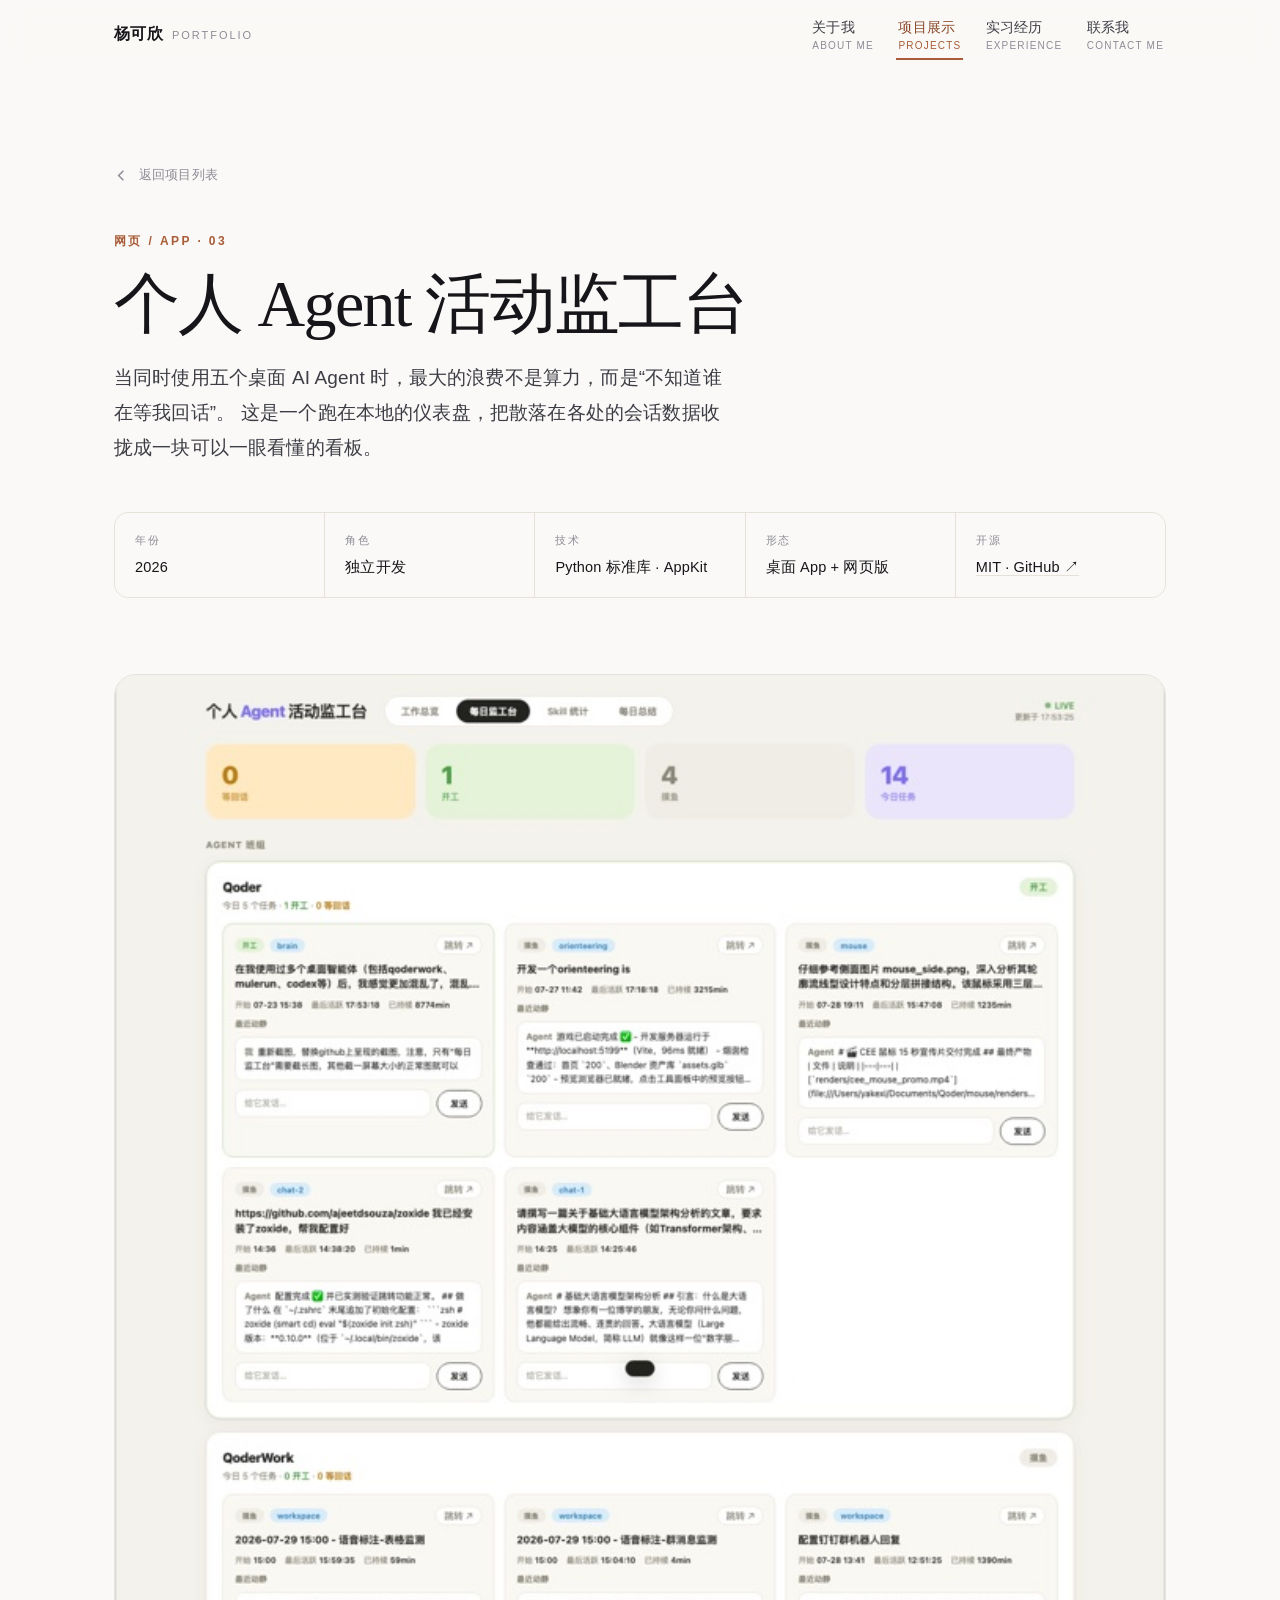
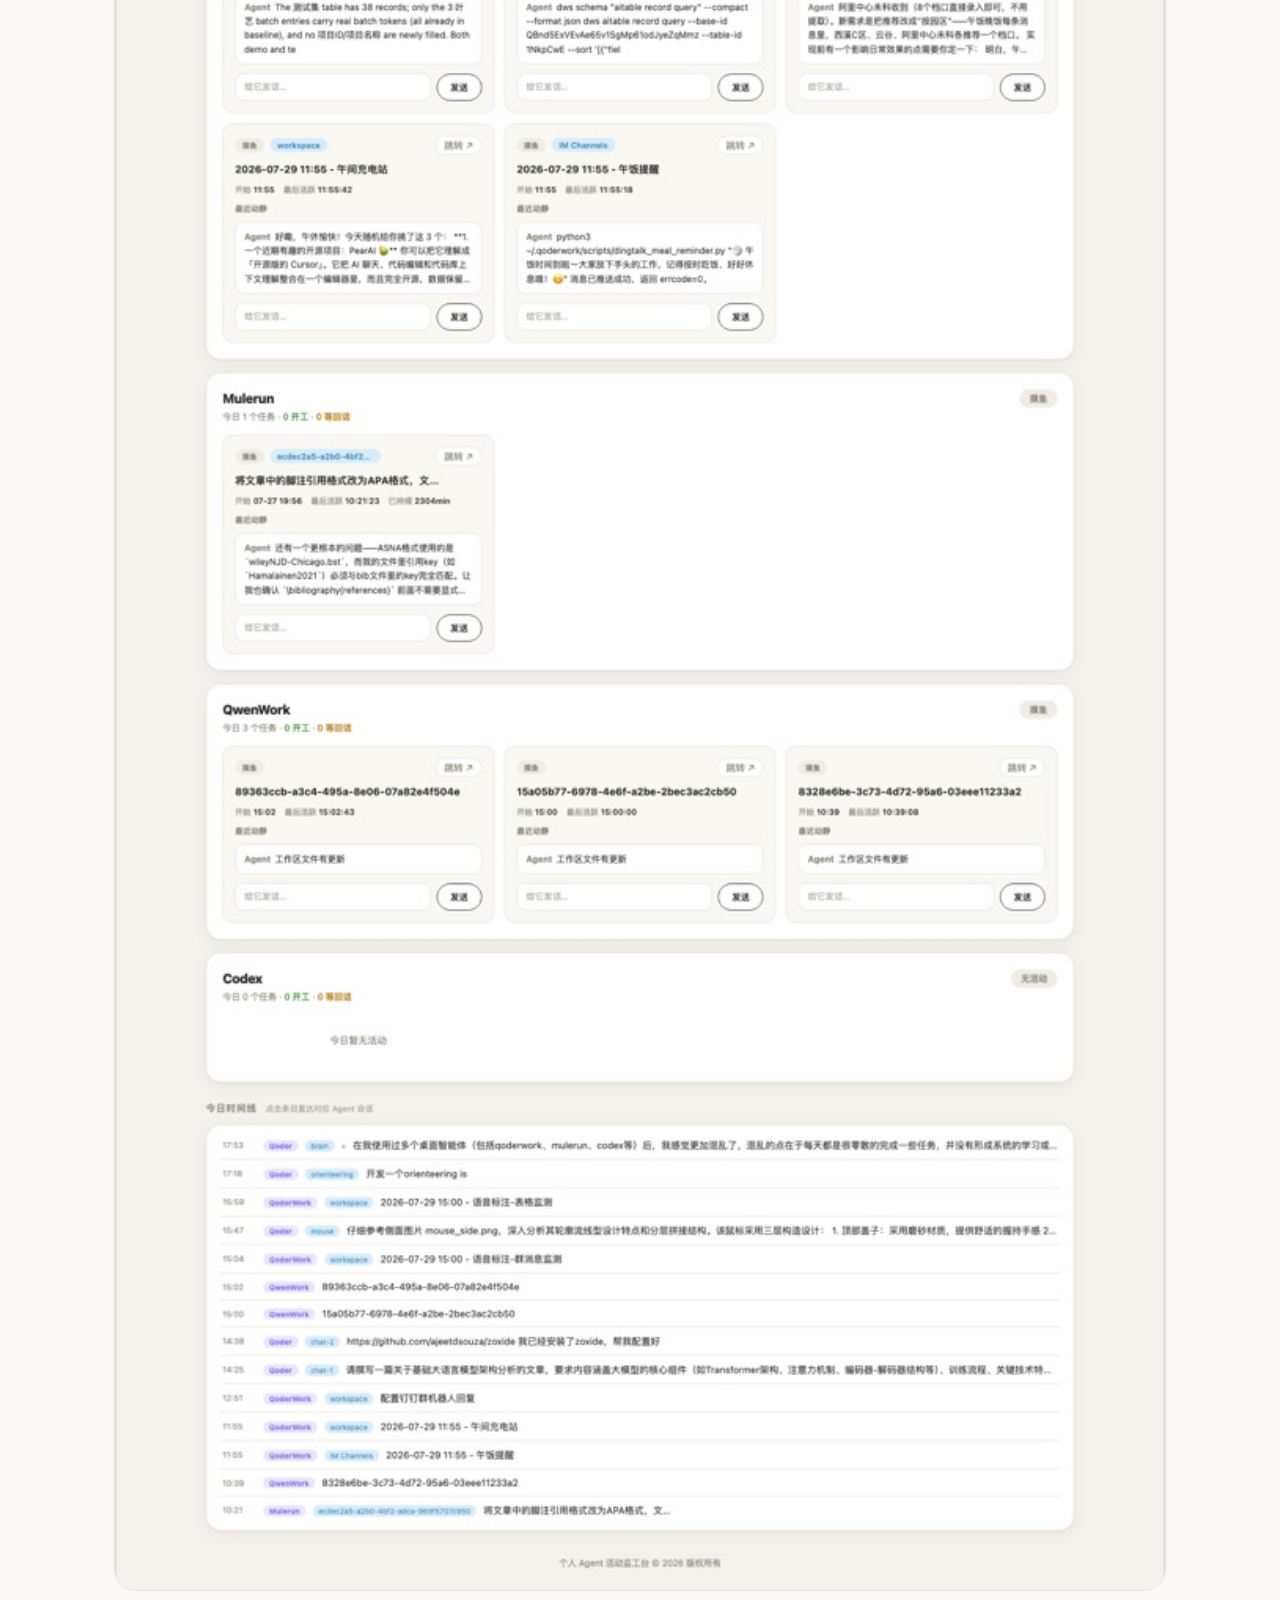
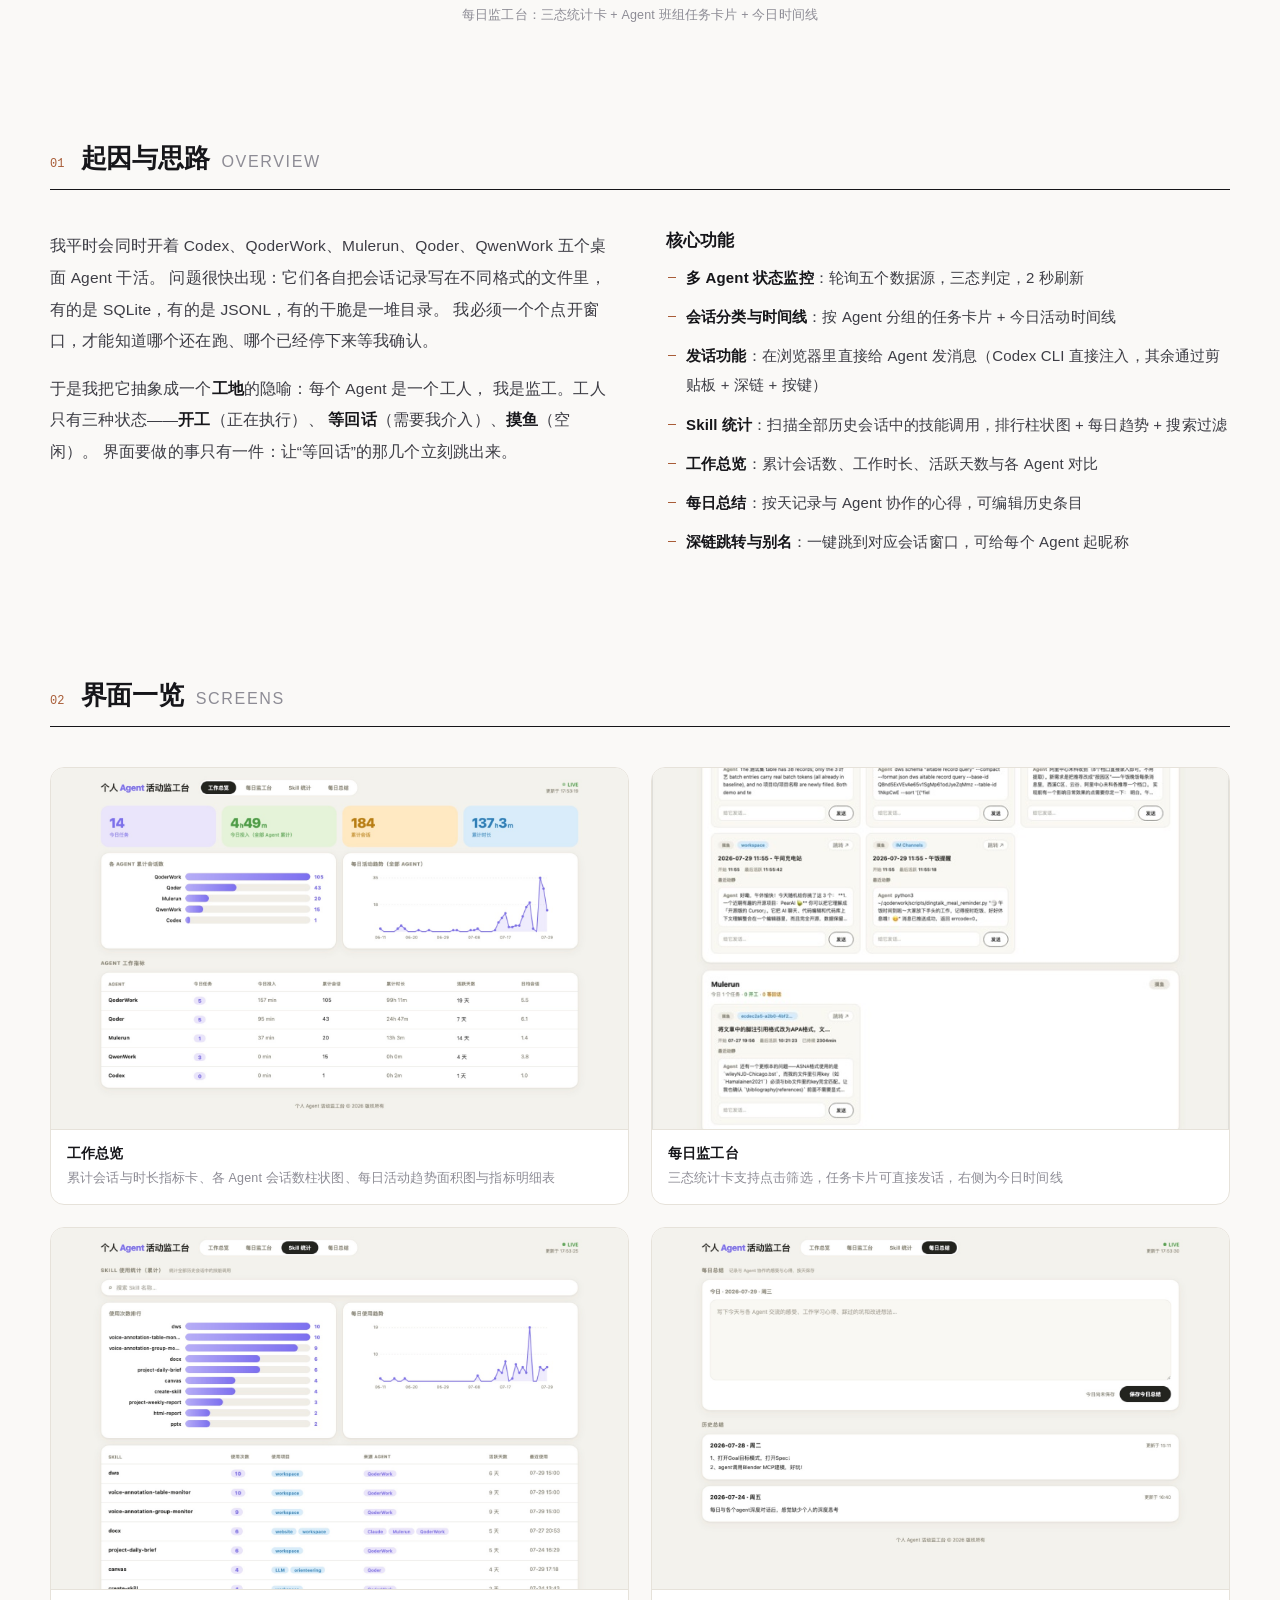
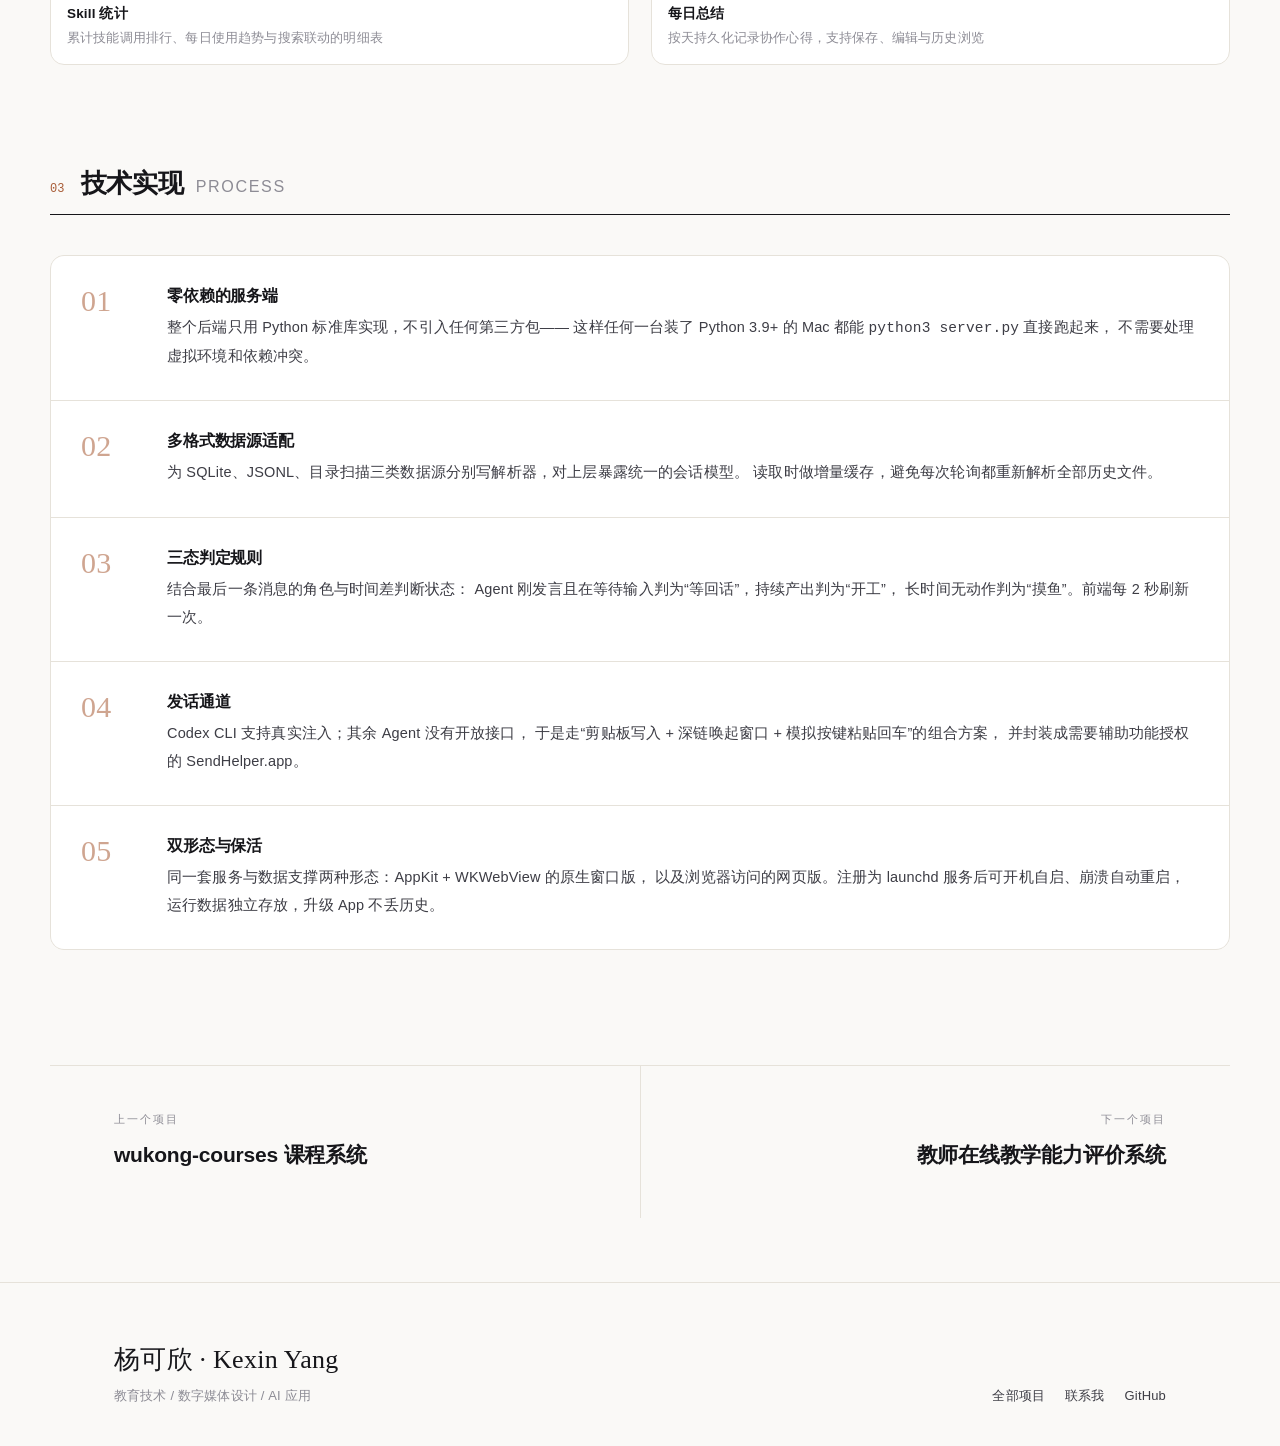
==== projects/agent-foreman.html @ b83f669b "作品集网站：About/Projects/实习经历/Contact 四板块，含滚动动效、响应式与项目详情页" ====
<!DOCTYPE html>
<html lang="zh-CN">
<head>
<meta charset="UTF-8" />
<meta name="viewport" content="width=device-width, initial-scale=1" />
<title>个人 Agent 活动监工台 | 杨可欣作品集</title>
<meta name="description" content="统一监控多个桌面 AI Agent 工作状态的本地仪表盘：三态判定、Skill 统计、每日总结，Python 标准库实现。" />
<meta name="theme-color" content="#faf9f7" />
<link rel="stylesheet" href="../assets/css/style.css" />
<link rel="stylesheet" href="../assets/css/detail.css" />
</head>
<body>

<div class="progress" aria-hidden="true"></div>

<header class="nav">
  <div class="nav__inner">
    <a class="nav__brand" href="../index.html">杨可欣 <small>Portfolio</small></a>
    <nav class="nav__links" aria-label="主导航">
      <a class="nav__link" href="../index.html#about">关于我<small>About me</small></a>
      <a class="nav__link is-active" href="../index.html#projects">项目展示<small>Projects</small></a>
      <a class="nav__link" href="../index.html#experience">实习经历<small>Experience</small></a>
      <a class="nav__link" href="../index.html#contact">联系我<small>Contact me</small></a>
    </nav>
  </div>
</header>

<main>

  <section class="detail-hero">
    <div class="wrap">
      <a class="crumb" href="../index.html#projects">
        <svg viewBox="0 0 16 16"><path d="M10 3L5 8l5 5"/></svg>
        返回项目列表
      </a>

      <p class="detail-hero__cat">网页 / APP · 03</p>
      <h1 class="detail-hero__title mask"><span>个人 Agent 活动监工台</span></h1>
      <p class="detail-hero__sub reveal" style="--d:.12s">
        当同时使用五个桌面 AI Agent 时，最大的浪费不是算力，而是“不知道谁在等我回话”。
        这是一个跑在本地的仪表盘，把散落在各处的会话数据收拢成一块可以一眼看懂的看板。
      </p>

      <dl class="facts reveal" style="--d:.2s">
        <div class="fact"><dt>年份</dt><dd>2026</dd></div>
        <div class="fact"><dt>角色</dt><dd>独立开发</dd></div>
        <div class="fact"><dt>技术</dt><dd>Python 标准库 · AppKit</dd></div>
        <div class="fact"><dt>形态</dt><dd>桌面 App + 网页版</dd></div>
        <div class="fact"><dt>开源</dt><dd><a href="https://github.com/GingerYang19/personal-agent-foreman" target="_blank" rel="noopener">MIT · GitHub ↗</a></dd></div>
      </dl>
    </div>
  </section>

  <section class="wrap">
    <div class="stage zoom-in">
      <img src="../assets/img/af-2.jpg" alt="每日监工台页面：三态统计卡、Agent 班组任务卡片与今日时间线" />
    </div>
    <p class="stage__note reveal">每日监工台：三态统计卡 + Agent 班组任务卡片 + 今日时间线</p>
  </section>

  <!-- 起因 -->
  <section class="chapter wrap">
    <div class="chapter__head reveal">
      <span class="chapter__no">01</span>
      <h2 class="chapter__title">起因与思路<em>Overview</em></h2>
    </div>

    <div class="duo">
      <div class="prose reveal">
        <p>
          我平时会同时开着 Codex、QoderWork、Mulerun、Qoder、QwenWork 五个桌面 Agent 干活。
          问题很快出现：它们各自把会话记录写在不同格式的文件里，
          有的是 SQLite，有的是 JSONL，有的干脆是一堆目录。
          我必须一个个点开窗口，才能知道哪个还在跑、哪个已经停下来等我确认。
        </p>
        <p>
          于是我把它抽象成一个<strong>工地</strong>的隐喻：每个 Agent 是一个工人，
          我是监工。工人只有三种状态——<strong>开工</strong>（正在执行）、
          <strong>等回话</strong>（需要我介入）、<strong>摸鱼</strong>（空闲）。
          界面要做的事只有一件：让“等回话”的那几个立刻跳出来。
        </p>
      </div>
      <div class="prose reveal" style="--d:.1s">
        <h4 style="margin-top:0">核心功能</h4>
        <ul>
          <li><strong>多 Agent 状态监控</strong>：轮询五个数据源，三态判定，2 秒刷新</li>
          <li><strong>会话分类与时间线</strong>：按 Agent 分组的任务卡片 + 今日活动时间线</li>
          <li><strong>发话功能</strong>：在浏览器里直接给 Agent 发消息（Codex CLI 直接注入，其余通过剪贴板 + 深链 + 按键）</li>
          <li><strong>Skill 统计</strong>：扫描全部历史会话中的技能调用，排行柱状图 + 每日趋势 + 搜索过滤</li>
          <li><strong>工作总览</strong>：累计会话数、工作时长、活跃天数与各 Agent 对比</li>
          <li><strong>每日总结</strong>：按天记录与 Agent 协作的心得，可编辑历史条目</li>
          <li><strong>深链跳转与别名</strong>：一键跳到对应会话窗口，可给每个 Agent 起昵称</li>
        </ul>
      </div>
    </div>
  </section>

  <!-- 界面 -->
  <section class="chapter wrap">
    <div class="chapter__head reveal">
      <span class="chapter__no">02</span>
      <h2 class="chapter__title">界面一览<em>Screens</em></h2>
    </div>

    <div class="gallery gallery--wide" data-lightbox data-stagger="0.08">
      <figure class="shot reveal">
        <img src="../assets/img/af-1.jpg" alt="工作总览页面" loading="lazy" />
        <figcaption><b>工作总览</b>累计会话与时长指标卡、各 Agent 会话数柱状图、每日活动趋势面积图与指标明细表</figcaption>
      </figure>
      <figure class="shot reveal">
        <img src="../assets/img/af-2.jpg" alt="每日监工台页面" loading="lazy" />
        <figcaption><b>每日监工台</b>三态统计卡支持点击筛选，任务卡片可直接发话，右侧为今日时间线</figcaption>
      </figure>
      <figure class="shot reveal">
        <img src="../assets/img/af-3.jpg" alt="Skill 统计页面" loading="lazy" />
        <figcaption><b>Skill 统计</b>累计技能调用排行、每日使用趋势与搜索联动的明细表</figcaption>
      </figure>
      <figure class="shot reveal">
        <img src="../assets/img/af-4.jpg" alt="每日总结页面" loading="lazy" />
        <figcaption><b>每日总结</b>按天持久化记录协作心得，支持保存、编辑与历史浏览</figcaption>
      </figure>
    </div>
  </section>

  <!-- 技术实现 -->
  <section class="chapter wrap">
    <div class="chapter__head reveal">
      <span class="chapter__no">03</span>
      <h2 class="chapter__title">技术实现<em>Process</em></h2>
    </div>

    <div class="steps" data-stagger="0.08">
      <div class="step reveal">
        <div class="step__no">01</div>
        <div>
          <h4>零依赖的服务端</h4>
          <p>
            整个后端只用 Python 标准库实现，不引入任何第三方包——
            这样任何一台装了 Python 3.9+ 的 Mac 都能 <code>python3 server.py</code> 直接跑起来，
            不需要处理虚拟环境和依赖冲突。
          </p>
        </div>
      </div>
      <div class="step reveal">
        <div class="step__no">02</div>
        <div>
          <h4>多格式数据源适配</h4>
          <p>
            为 SQLite、JSONL、目录扫描三类数据源分别写解析器，对上层暴露统一的会话模型。
            读取时做增量缓存，避免每次轮询都重新解析全部历史文件。
          </p>
        </div>
      </div>
      <div class="step reveal">
        <div class="step__no">03</div>
        <div>
          <h4>三态判定规则</h4>
          <p>
            结合最后一条消息的角色与时间差判断状态：
            Agent 刚发言且在等待输入判为“等回话”，持续产出判为“开工”，
            长时间无动作判为“摸鱼”。前端每 2 秒刷新一次。
          </p>
        </div>
      </div>
      <div class="step reveal">
        <div class="step__no">04</div>
        <div>
          <h4>发话通道</h4>
          <p>
            Codex CLI 支持真实注入；其余 Agent 没有开放接口，
            于是走“剪贴板写入 + 深链唤起窗口 + 模拟按键粘贴回车”的组合方案，
            并封装成需要辅助功能授权的 SendHelper.app。
          </p>
        </div>
      </div>
      <div class="step reveal">
        <div class="step__no">05</div>
        <div>
          <h4>双形态与保活</h4>
          <p>
            同一套服务与数据支撑两种形态：AppKit + WKWebView 的原生窗口版，
            以及浏览器访问的网页版。注册为 launchd 服务后可开机自启、崩溃自动重启，
            运行数据独立存放，升级 App 不丢历史。
          </p>
        </div>
      </div>
    </div>
  </section>

  <nav class="wrap pager" aria-label="项目导航">
    <a href="wukong-courses.html">
      <span>上一个项目</span>
      <b>wukong-courses 课程系统</b>
    </a>
    <a href="teacher-portrait.html">
      <span>下一个项目</span>
      <b>教师在线教学能力评价系统</b>
    </a>
  </nav>

</main>

<footer class="footer">
  <div class="wrap footer__inner">
    <div>
      <div class="footer__name">杨可欣 · Kexin Yang</div>
      <div class="footer__meta">教育技术 / 数字媒体设计 / AI 应用</div>
    </div>
    <nav class="footer__links" aria-label="页脚导航">
      <a href="../index.html#projects">全部项目</a>
      <a href="../index.html#contact">联系我</a>
      <a href="https://github.com/GingerYang19" target="_blank" rel="noopener">GitHub</a>
    </nav>
  </div>
</footer>

<script src="../assets/js/main.js"></script>
</body>
</html>
---- assets/css/style.css ----
/* ==========================================================================
   杨可欣 · 作品集  —  共用样式（设计变量 / 重置 / 导航 / 页脚 / 滚动动效）
   ========================================================================== */

:root {
  /* 色彩 */
  --bg: #faf9f7;
  --bg-alt: #f3f1ec;
  --surface: #ffffff;
  --ink: #16161a;
  --ink-2: #3d3d45;
  --muted: #8d8c95;
  --line: #e6e2da;
  --line-soft: rgba(22, 22, 26, 0.07);
  --accent: #a85c37;
  --accent-ink: #8c4a2b;
  --accent-soft: #f4ebe4;

  /* 字体 */
  --sans: -apple-system, BlinkMacSystemFont, "Helvetica Neue", "PingFang SC",
    "Hiragino Sans GB", "Microsoft YaHei", "Segoe UI", sans-serif;
  --serif: "Iowan Old Style", "Songti SC", "Times New Roman", Georgia, serif;
  --mono: "SF Mono", ui-monospace, "JetBrains Mono", Menlo, monospace;

  /* 尺寸 */
  --nav-h: 68px;
  --page: 1180px;
  --gutter: clamp(20px, 5vw, 64px);
  --radius: 14px;
  --radius-lg: 22px;

  /* 动效 */
  --ease: cubic-bezier(0.22, 0.61, 0.36, 1);
  --ease-out: cubic-bezier(0.16, 1, 0.3, 1);
}

*,
*::before,
*::after {
  box-sizing: border-box;
}

html {
  scroll-behavior: smooth;
  scroll-padding-top: var(--nav-h);
  -webkit-text-size-adjust: 100%;
}

body {
  margin: 0;
  background: var(--bg);
  color: var(--ink);
  font-family: var(--sans);
  font-size: 16px;
  line-height: 1.75;
  letter-spacing: 0.01em;
  -webkit-font-smoothing: antialiased;
  overflow-x: hidden;
}

img,
video {
  max-width: 100%;
  display: block;
}

a {
  color: inherit;
  text-decoration: none;
}

h1,
h2,
h3,
h4 {
  margin: 0;
  font-weight: 600;
  line-height: 1.25;
  letter-spacing: -0.01em;
}

p {
  margin: 0 0 1em;
}

ul {
  margin: 0;
  padding: 0;
  list-style: none;
}

::selection {
  background: var(--accent);
  color: #fff;
}

:focus-visible {
  outline: 2px solid var(--accent);
  outline-offset: 3px;
  border-radius: 4px;
}

/* --------------------------------------------------------------- 布局工具 */

.wrap {
  width: 100%;
  max-width: var(--page);
  margin-inline: auto;
  padding-inline: var(--gutter);
}

.eyebrow {
  font-size: 12px;
  letter-spacing: 0.22em;
  text-transform: uppercase;
  color: var(--muted);
  font-weight: 500;
  margin: 0 0 14px;
}

.eyebrow--accent {
  color: var(--accent);
}

.lead {
  font-size: clamp(16px, 1.5vw, 18px);
  color: var(--ink-2);
  line-height: 1.85;
}

.muted {
  color: var(--muted);
}

/* 占位提示：后续可直接替换文字，删除 class 即可 */
.ph {
  color: var(--muted);
  background: linear-gradient(transparent 62%, var(--accent-soft) 62%);
  border-radius: 2px;
}

/* --------------------------------------------------------------- 顶部导航 */

.progress {
  position: fixed;
  inset: 0 auto auto 0;
  height: 2px;
  width: 100%;
  transform: scaleX(0);
  transform-origin: 0 50%;
  background: var(--accent);
  z-index: 100;
  will-change: transform;
}

.nav {
  position: fixed;
  inset: 0 0 auto 0;
  height: var(--nav-h);
  z-index: 90;
  display: flex;
  align-items: center;
  background: rgba(250, 249, 247, 0.72);
  backdrop-filter: saturate(180%) blur(14px);
  -webkit-backdrop-filter: saturate(180%) blur(14px);
  border-bottom: 1px solid transparent;
  transition: border-color 0.4s var(--ease), background 0.4s var(--ease),
    height 0.4s var(--ease);
}

.nav.is-stuck {
  border-bottom-color: var(--line);
  background: rgba(250, 249, 247, 0.88);
}

.nav__inner {
  display: flex;
  align-items: center;
  justify-content: space-between;
  gap: 24px;
  width: 100%;
  max-width: var(--page);
  margin-inline: auto;
  padding-inline: var(--gutter);
}

.nav__brand {
  display: flex;
  align-items: baseline;
  gap: 9px;
  font-weight: 600;
  letter-spacing: 0.02em;
  white-space: nowrap;
}

.nav__brand small {
  font-size: 11px;
  letter-spacing: 0.18em;
  text-transform: uppercase;
  color: var(--muted);
  font-weight: 500;
}

.nav__links {
  display: flex;
  align-items: center;
  gap: clamp(4px, 1.6vw, 22px);
}

.nav__link {
  position: relative;
  padding: 8px 2px;
  font-size: 14px;
  color: var(--ink-2);
  white-space: nowrap;
  transition: color 0.3s var(--ease);
}

.nav__link small {
  display: block;
  font-size: 10px;
  letter-spacing: 0.12em;
  text-transform: uppercase;
  color: var(--muted);
  line-height: 1.2;
  transition: color 0.3s var(--ease);
}

.nav__link::after {
  content: "";
  position: absolute;
  left: 0;
  bottom: 0;
  height: 1.5px;
  width: 100%;
  background: var(--accent);
  transform: scaleX(0);
  transform-origin: 0 50%;
  transition: transform 0.45s var(--ease);
}

.nav__link:hover,
.nav__link.is-active {
  color: var(--accent-ink);
}

.nav__link:hover small,
.nav__link.is-active small {
  color: var(--accent);
}

.nav__link:hover::after,
.nav__link.is-active::after {
  transform: scaleX(1);
}

/* --------------------------------------------------------------- 按钮 */

.btn {
  display: inline-flex;
  align-items: center;
  gap: 10px;
  padding: 13px 24px;
  border: 1px solid var(--ink);
  border-radius: 999px;
  font-size: 14px;
  font-weight: 500;
  background: transparent;
  color: var(--ink);
  cursor: pointer;
  transition: background 0.35s var(--ease), color 0.35s var(--ease),
    border-color 0.35s var(--ease), transform 0.35s var(--ease);
}

.btn:hover {
  background: var(--ink);
  color: var(--bg);
  transform: translateY(-2px);
}

.btn--solid {
  background: var(--ink);
  color: var(--bg);
}

.btn--solid:hover {
  background: var(--accent);
  border-color: var(--accent);
}

.btn--ghost {
  border-color: var(--line);
  color: var(--ink-2);
}

.btn--ghost:hover {
  border-color: var(--ink);
  background: transparent;
  color: var(--ink);
}

.btn svg {
  width: 15px;
  height: 15px;
  flex: none;
}

.arrow-link {
  display: inline-flex;
  align-items: center;
  gap: 8px;
  font-size: 14px;
  font-weight: 500;
  color: var(--accent-ink);
}

.arrow-link i {
  display: block;
  width: 22px;
  height: 1px;
  background: currentColor;
  transition: width 0.4s var(--ease);
}

.arrow-link:hover i {
  width: 34px;
}

/* --------------------------------------------------------------- 标签 */

.tags {
  display: flex;
  flex-wrap: wrap;
  gap: 7px;
}

.tag {
  font-size: 11.5px;
  letter-spacing: 0.06em;
  padding: 4px 10px;
  border: 1px solid var(--line);
  border-radius: 999px;
  color: var(--muted);
  background: var(--surface);
}

/* --------------------------------------------------------------- 页脚 */

.footer {
  border-top: 1px solid var(--line);
  padding: 54px 0 40px;
  margin-top: clamp(40px, 5vw, 72px);
}

.footer__inner {
  display: flex;
  flex-wrap: wrap;
  gap: 20px 40px;
  align-items: flex-end;
  justify-content: space-between;
}

.footer__name {
  font-family: var(--serif);
  font-size: 26px;
  letter-spacing: 0.01em;
}

.footer__meta {
  font-size: 13px;
  color: var(--muted);
  line-height: 2;
}

.footer__links {
  display: flex;
  gap: 20px;
  font-size: 13px;
}

.footer__links a {
  color: var(--ink-2);
  border-bottom: 1px solid transparent;
  transition: border-color 0.3s var(--ease), color 0.3s var(--ease);
}

.footer__links a:hover {
  color: var(--accent-ink);
  border-bottom-color: currentColor;
}

/* --------------------------------------------------------------- 滚动动效 */

.reveal {
  opacity: 0;
  transform: translateY(30px);
  transition: opacity 0.95s var(--ease-out), transform 0.95s var(--ease-out);
  transition-delay: var(--d, 0s);
  will-change: opacity, transform;
}

.reveal.is-in {
  opacity: 1;
  transform: none;
}

/* 文字自下遮罩掀起 */
.mask {
  display: block;
  overflow: hidden;
}

.mask > span {
  display: block;
  transform: translateY(105%);
  transition: transform 1.05s var(--ease-out);
  transition-delay: var(--d, 0s);
}

.mask.is-in > span {
  transform: none;
}

/* 图片轻微推近 */
.zoom-in {
  overflow: hidden;
}

.zoom-in img,
.zoom-in video {
  transform: scale(1.08);
  transition: transform 1.5s var(--ease-out), opacity 1.1s var(--ease-out);
  opacity: 0;
  transition-delay: var(--d, 0s);
}

.zoom-in.is-in img,
.zoom-in.is-in video {
  transform: none;
  opacity: 1;
}

/* 细线自左展开 */
.rule {
  height: 1px;
  background: var(--line);
  transform: scaleX(0);
  transform-origin: 0 50%;
  transition: transform 1.2s var(--ease-out);
  transition-delay: var(--d, 0s);
}

.rule.is-in {
  transform: scaleX(1);
}

/* 视差（由 JS 写入 --p） */
.parallax {
  transform: translate3d(0, var(--p, 0px), 0);
  will-change: transform;
}

@media (prefers-reduced-motion: reduce) {
  html {
    scroll-behavior: auto;
  }

  .reveal,
  .mask > span,
  .zoom-in img,
  .zoom-in video,
  .rule {
    transition: none !important;
    opacity: 1 !important;
    transform: none !important;
  }

  .parallax {
    transform: none !important;
  }
}

/* --------------------------------------------------------------- 响应式 */

@media (max-width: 900px) {
  :root {
    --nav-h: 62px;
  }

  .nav__brand small {
    display: none;
  }
}

@media (max-width: 620px) {
  body {
    font-size: 15.5px;
  }

  .nav__inner {
    gap: 12px;
  }

  .nav__brand {
    font-size: 15px;
  }

  .nav__links {
    gap: 12px;
    overflow-x: auto;
    scrollbar-width: none;
    -ms-overflow-style: none;
    margin-right: calc(var(--gutter) * -1);
    padding-right: var(--gutter);
  }

  .nav__links::-webkit-scrollbar {
    display: none;
  }

  .nav__link {
    font-size: 13px;
  }

  .nav__link small {
    display: none;
  }

  .footer__inner {
    flex-direction: column;
    align-items: flex-start;
  }
}
---- assets/css/detail.css ----
/* ==========================================================================
   杨可欣 · 作品集  —  项目详情页样式
   ========================================================================== */

/* --------------------------------------------------------------- 详情首屏 */

.detail-hero {
  padding-top: calc(var(--nav-h) + clamp(52px, 8vw, 96px));
  padding-bottom: clamp(40px, 5vw, 60px);
}

.crumb {
  display: inline-flex;
  align-items: center;
  gap: 10px;
  font-size: 13px;
  color: var(--muted);
  margin-bottom: clamp(26px, 4vw, 44px);
  transition: color 0.3s var(--ease);
}

.crumb:hover {
  color: var(--accent-ink);
}

.crumb svg {
  width: 15px;
  height: 15px;
  fill: none;
  stroke: currentColor;
  stroke-width: 1.6;
}

.detail-hero__cat {
  font-size: 12px;
  letter-spacing: 0.2em;
  text-transform: uppercase;
  color: var(--accent);
  font-weight: 600;
  margin: 0 0 16px;
}

.detail-hero__title {
  font-family: var(--serif);
  font-weight: 500;
  font-size: clamp(32px, 6vw, 66px);
  line-height: 1.1;
  letter-spacing: -0.025em;
  margin: 0 0 20px;
  max-width: 22ch;
}

.detail-hero__sub {
  font-size: clamp(16px, 1.8vw, 19px);
  color: var(--ink-2);
  line-height: 1.85;
  max-width: 58ch;
  margin: 0 0 clamp(32px, 4vw, 46px);
}

.detail-hero__actions {
  display: flex;
  flex-wrap: wrap;
  gap: 14px;
  margin: 0 0 clamp(32px, 4vw, 46px);
}

.detail-hero__actions .btn svg {
  width: 15px;
  height: 15px;
}

.facts {
  display: grid;
  grid-template-columns: repeat(auto-fit, minmax(150px, 1fr));
  gap: 1px;
  background: var(--line);
  border: 1px solid var(--line);
  border-radius: var(--radius);
  overflow: hidden;
}

.fact {
  background: var(--bg);
  padding: 18px 20px;
}

.fact dt {
  font-size: 11px;
  letter-spacing: 0.16em;
  text-transform: uppercase;
  color: var(--muted);
  margin-bottom: 6px;
}

.fact dd {
  margin: 0;
  font-size: 14.5px;
  font-weight: 500;
  line-height: 1.6;
}

.fact dd a {
  border-bottom: 1px solid var(--line);
}

.fact dd a:hover {
  color: var(--accent-ink);
  border-bottom-color: currentColor;
}

/* --------------------------------------------------------------- 主视觉 */

.stage {
  border-radius: var(--radius-lg);
  overflow: hidden;
  background: #0e0e10;
  border: 1px solid var(--line);
}

.stage video,
.stage img {
  width: 100%;
  display: block;
}

.stage--tall {
  max-width: 420px;
  margin-inline: auto;
}

.stage__note {
  margin-top: 14px;
  font-size: 12.5px;
  color: var(--muted);
  text-align: center;
}

/* --------------------------------------------------------------- 内容块 */

.chapter {
  padding: clamp(60px, 8vw, 104px) 0 0;
}

.chapter__head {
  display: flex;
  align-items: baseline;
  gap: 16px;
  padding-bottom: 14px;
  margin-bottom: clamp(26px, 3.4vw, 40px);
  border-bottom: 1px solid var(--ink);
}

.chapter__no {
  font-family: var(--mono);
  font-size: 12px;
  color: var(--accent);
}

.chapter__title {
  font-size: clamp(19px, 2.3vw, 26px);
  font-weight: 600;
}

.chapter__title em {
  font-style: normal;
  font-weight: 400;
  color: var(--muted);
  font-size: 0.62em;
  margin-left: 12px;
  letter-spacing: 0.1em;
  text-transform: uppercase;
}

.prose {
  max-width: 74ch;
}

.prose p {
  font-size: 15.5px;
  color: var(--ink-2);
  line-height: 2.05;
}

.prose h4 {
  font-size: 16.5px;
  margin: 34px 0 12px;
}

.prose ul {
  margin: 0 0 20px;
  display: grid;
  gap: 10px;
}

.prose ul li {
  position: relative;
  padding-left: 20px;
  font-size: 15px;
  color: var(--ink-2);
  line-height: 1.95;
}

.prose ul li::before {
  content: "";
  position: absolute;
  left: 2px;
  top: 14px;
  width: 8px;
  height: 1px;
  background: var(--accent);
}

.prose strong {
  color: var(--ink);
  font-weight: 600;
}

.prose code {
  font-family: var(--mono);
  font-size: 0.88em;
  background: var(--bg-alt);
  padding: 2px 6px;
  border-radius: 4px;
}

/* 两栏说明 */

.duo {
  display: grid;
  grid-template-columns: repeat(auto-fit, minmax(min(100%, 300px), 1fr));
  gap: clamp(26px, 4vw, 52px);
}

/* --------------------------------------------------------------- 流程步骤 */

.steps {
  display: grid;
  gap: 1px;
  background: var(--line);
  border: 1px solid var(--line);
  border-radius: var(--radius);
  overflow: hidden;
}

.step {
  background: var(--surface);
  padding: clamp(22px, 3vw, 30px);
  display: grid;
  grid-template-columns: 62px minmax(0, 1fr);
  gap: 6px 24px;
}

.step__no {
  font-family: var(--serif);
  font-size: 30px;
  color: var(--accent);
  line-height: 1;
  opacity: 0.55;
}

.step h4 {
  font-size: 16px;
  margin: 0 0 8px;
}

.step p {
  font-size: 14.5px;
  color: var(--ink-2);
  line-height: 1.9;
  margin: 0;
}

.step p + p {
  margin-top: 10px;
}

/* --------------------------------------------------------------- 图集 */

.gallery {
  display: grid;
  gap: clamp(14px, 1.8vw, 22px);
  grid-template-columns: repeat(auto-fit, minmax(min(100%, 300px), 1fr));
}

/* 章节内的分组小标题 */
.subhead {
  display: flex;
  align-items: center;
  gap: 14px;
  margin: clamp(34px, 4vw, 52px) 0 18px;
}

.subhead:first-child {
  margin-top: 0;
}

.subhead__no {
  font-family: var(--mono);
  font-size: 11px;
  letter-spacing: 0.1em;
  color: var(--accent);
  padding: 3px 8px;
  border: 1px solid var(--accent-soft);
  border-radius: 4px;
  background: var(--accent-soft);
  flex: none;
}

.subhead h3 {
  font-size: 16.5px;
  font-weight: 600;
  margin: 0;
  flex: none;
}

.subhead p {
  margin: 0;
  font-size: 13px;
  color: var(--muted);
  line-height: 1.7;
}

.subhead::after {
  content: "";
  flex: 1;
  height: 1px;
  background: var(--line);
}

@media (max-width: 720px) {
  .subhead {
    flex-wrap: wrap;
    gap: 8px 12px;
  }

  .subhead::after {
    display: none;
  }
}

.gallery--wide {
  grid-template-columns: repeat(auto-fit, minmax(min(100%, 440px), 1fr));
}

/* 关键画面：整行平铺四张 */
.gallery--4 {
  grid-template-columns: repeat(4, minmax(0, 1fr));
}

@media (max-width: 900px) {
  .gallery--4 {
    grid-template-columns: repeat(2, minmax(0, 1fr));
  }
}

@media (max-width: 520px) {
  .gallery--4 {
    grid-template-columns: minmax(0, 1fr);
  }
}

/* 嵌在正文栏里的小图集，固定两列，避免竖向拉得过长 */
.gallery--tight {
  grid-template-columns: repeat(2, minmax(0, 1fr));
  gap: 12px;
}

.gallery--tight .shot img {
  aspect-ratio: 4 / 3;
}

.gallery--tight figcaption {
  padding: 10px 12px 11px;
  font-size: 12px;
}

.shot {
  margin: 0;
  border: 1px solid var(--line);
  border-radius: var(--radius);
  overflow: hidden;
  background: var(--surface);
}

.shot img {
  width: 100%;
  aspect-ratio: 16 / 10;
  object-fit: cover;
  transition: transform 1s var(--ease);
}

.shot--free img {
  aspect-ratio: auto;
}

/* 幻灯片 / 文档类图片：不裁切，完整展示 */
.shot--slide img {
  aspect-ratio: 16 / 9;
  object-fit: contain;
  background: var(--bg-alt);
}

.shot:hover img {
  transform: scale(1.03);
}

.shot figcaption {
  padding: 13px 16px 15px;
  font-size: 12.5px;
  color: var(--muted);
  line-height: 1.7;
  border-top: 1px solid var(--line);
}

.shot figcaption b {
  color: var(--ink);
  font-weight: 600;
  display: block;
  font-size: 13.5px;
  margin-bottom: 2px;
}

/* --------------------------------------------------------------- 分镜表 */

.board-wrap {
  border: 1px solid var(--line);
  border-radius: var(--radius);
  overflow: hidden;
  background: var(--surface);
}

.board-scroll {
  overflow-x: auto;
  -webkit-overflow-scrolling: touch;
}

table.board {
  width: 100%;
  min-width: 860px;
  /* 固定列宽，避免备注里的长句把画面列挤成一字一行 */
  table-layout: fixed;
  border-collapse: collapse;
  font-size: 13.5px;
}

/* 列数较多的稿本表需要更大的展开宽度 */
table.board--8 {
  min-width: 1120px;
}

table.board th,
table.board td {
  padding: 12px 14px;
  text-align: left;
  vertical-align: top;
  border-bottom: 1px solid var(--line-soft);
  line-height: 1.75;
  overflow-wrap: break-word;
}

table.board thead th {
  position: sticky;
  top: 0;
  background: var(--bg-alt);
  font-size: 11.5px;
  letter-spacing: 0.1em;
  text-transform: uppercase;
  color: var(--muted);
  font-weight: 600;
  white-space: nowrap;
  z-index: 1;
}

table.board tbody tr:hover {
  background: var(--bg);
}

table.board tbody tr:last-child td {
  border-bottom: 0;
}

table.board td.sm {
  color: var(--muted);
  font-size: 12.5px;
}

/* 只有确实短的列（镜号等）不换行；备注 / 画面等长文本列允许自然换行 */
table.board td.no {
  font-family: var(--mono);
  color: var(--accent);
  white-space: nowrap;
}

.board-note {
  padding: 13px 16px;
  font-size: 12.5px;
  color: var(--muted);
  border-top: 1px solid var(--line);
  background: var(--bg);
}

.board-hint {
  display: none;
  padding: 11px 16px;
  font-size: 12px;
  color: var(--accent);
  letter-spacing: 0.04em;
  background: var(--accent-soft);
  border-bottom: 1px solid var(--line);
}

@media (max-width: 1180px) {
  .board-hint {
    display: block;
  }
}

/* --------------------------------------------------------------- 下载条 */

.files {
  display: grid;
  gap: 1px;
  background: var(--line);
  border: 1px solid var(--line);
  border-radius: var(--radius);
  overflow: hidden;
}

.file {
  background: var(--surface);
  padding: 18px 22px;
  display: flex;
  flex-wrap: wrap;
  align-items: center;
  gap: 10px 18px;
  transition: background 0.35s var(--ease);
}

.file:hover {
  background: var(--bg);
}

.file__name {
  font-size: 14.5px;
  font-weight: 500;
}

.file__meta {
  font-size: 12px;
  color: var(--muted);
  letter-spacing: 0.04em;
}

.file .arrow-link {
  margin-left: auto;
}

/* --------------------------------------------------------------- 页脚导航 */

.pager {
  margin-top: clamp(70px, 9vw, 120px);
  border-top: 1px solid var(--line);
  display: grid;
  grid-template-columns: 1fr 1fr;
}

.pager a {
  padding: clamp(28px, 4vw, 44px) 0;
  display: block;
  transition: color 0.35s var(--ease);
}

.pager a:last-child {
  text-align: right;
  border-left: 1px solid var(--line);
  padding-left: 24px;
}

.pager a:first-child {
  padding-right: 24px;
}

.pager span {
  display: block;
  font-size: 11px;
  letter-spacing: 0.18em;
  text-transform: uppercase;
  color: var(--muted);
  margin-bottom: 8px;
}

.pager b {
  font-size: clamp(16px, 2vw, 21px);
  font-weight: 600;
  letter-spacing: -0.01em;
}

.pager a:hover b {
  color: var(--accent-ink);
}

/* --------------------------------------------------------------- 灯箱 */

.lightbox {
  position: fixed;
  inset: 0;
  z-index: 200;
  display: none;
  place-items: center;
  padding: clamp(16px, 4vw, 56px);
  background: rgba(14, 14, 16, 0.92);
  backdrop-filter: blur(6px);
  cursor: zoom-out;
}

.lightbox.is-open {
  display: grid;
  animation: lbIn 0.35s var(--ease-out);
}

@keyframes lbIn {
  from {
    opacity: 0;
  }
}

.lightbox img {
  max-width: 100%;
  max-height: 100%;
  border-radius: 8px;
  object-fit: contain;
}

.lightbox__close {
  position: absolute;
  top: 18px;
  right: 22px;
  width: 42px;
  height: 42px;
  border-radius: 50%;
  border: 1px solid rgba(255, 255, 255, 0.28);
  background: transparent;
  color: #fff;
  font-size: 24px;
  line-height: 1;
  cursor: pointer;
  transition: background 0.3s var(--ease);
}

.lightbox__close:hover {
  background: rgba(255, 255, 255, 0.14);
}

/* --------------------------------------------------------------- 响应式 */

@media (max-width: 620px) {
  .step {
    grid-template-columns: 1fr;
    gap: 4px;
  }

  .step__no {
    font-size: 24px;
    margin-bottom: 6px;
  }

  .pager {
    grid-template-columns: 1fr;
  }

  .pager a:last-child {
    text-align: left;
    border-left: 0;
    border-top: 1px solid var(--line);
    padding-left: 0;
  }

  .pager a:first-child {
    padding-right: 0;
  }
}
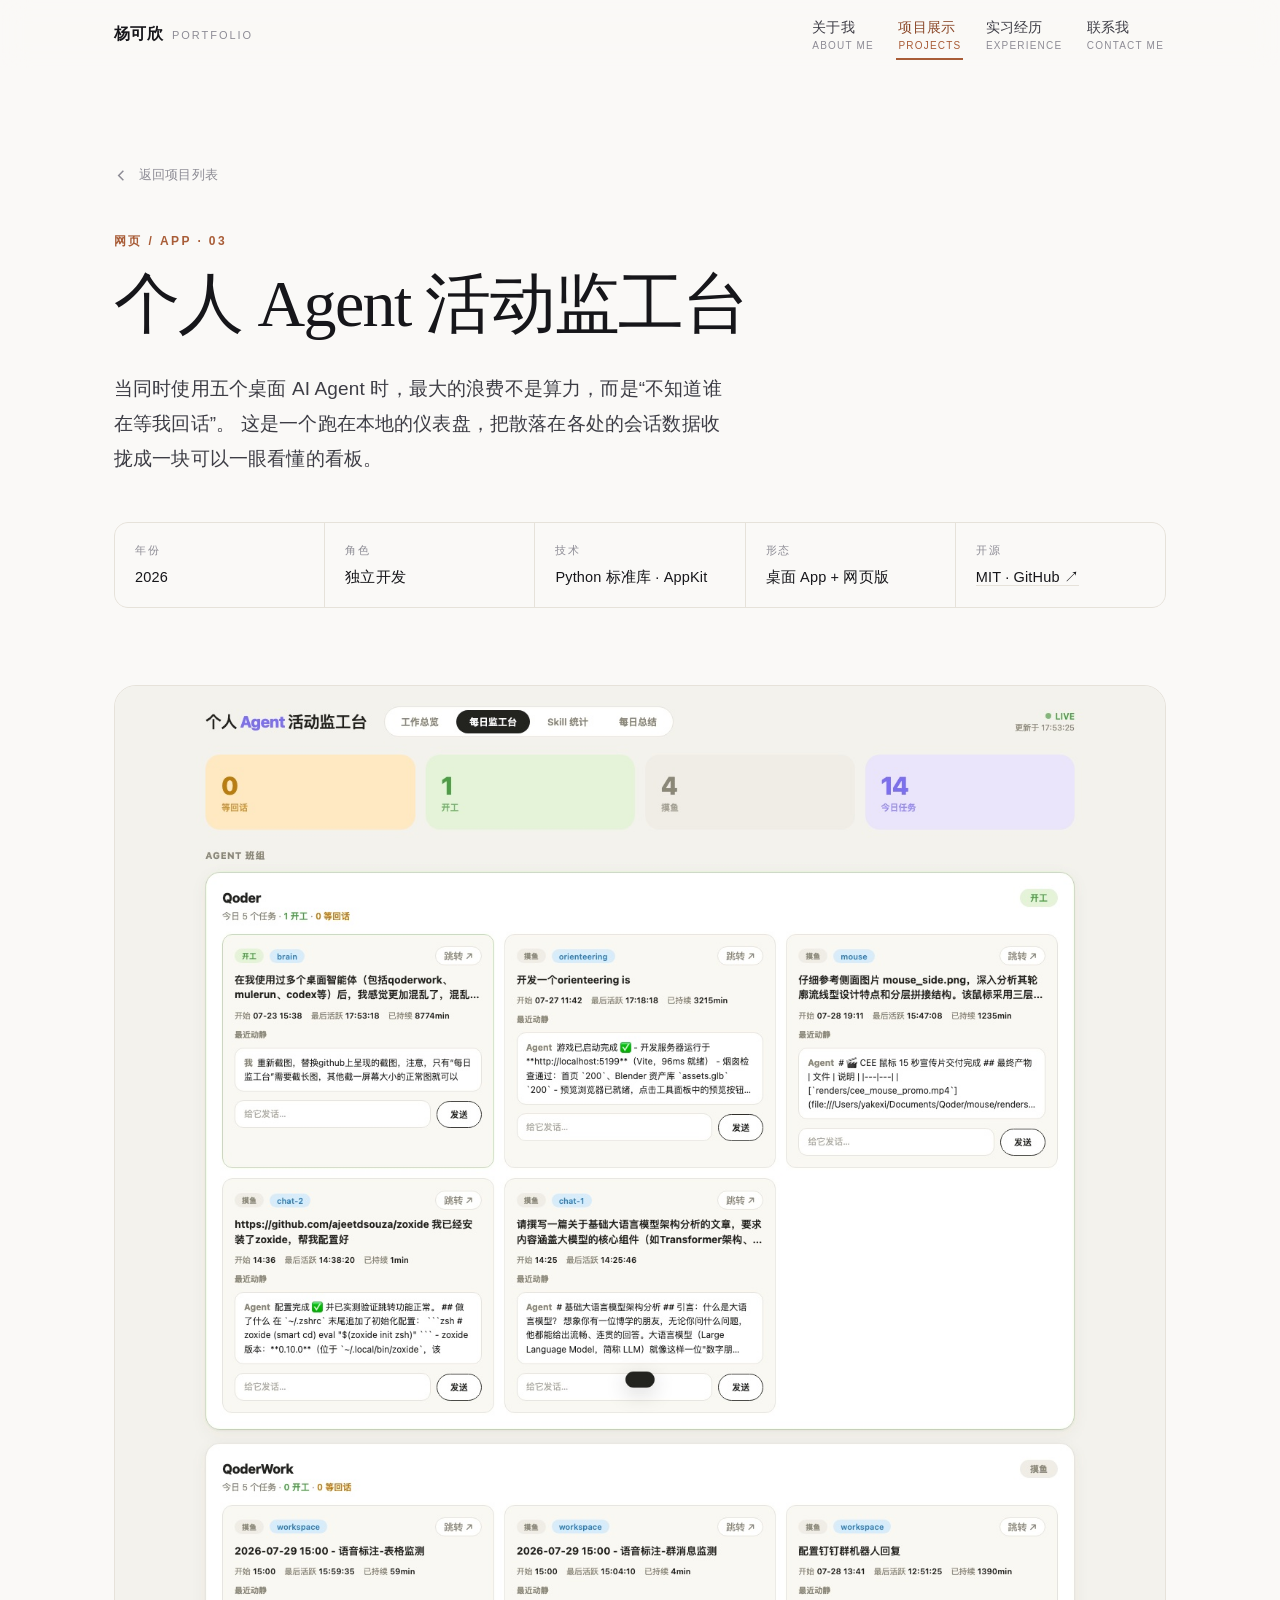
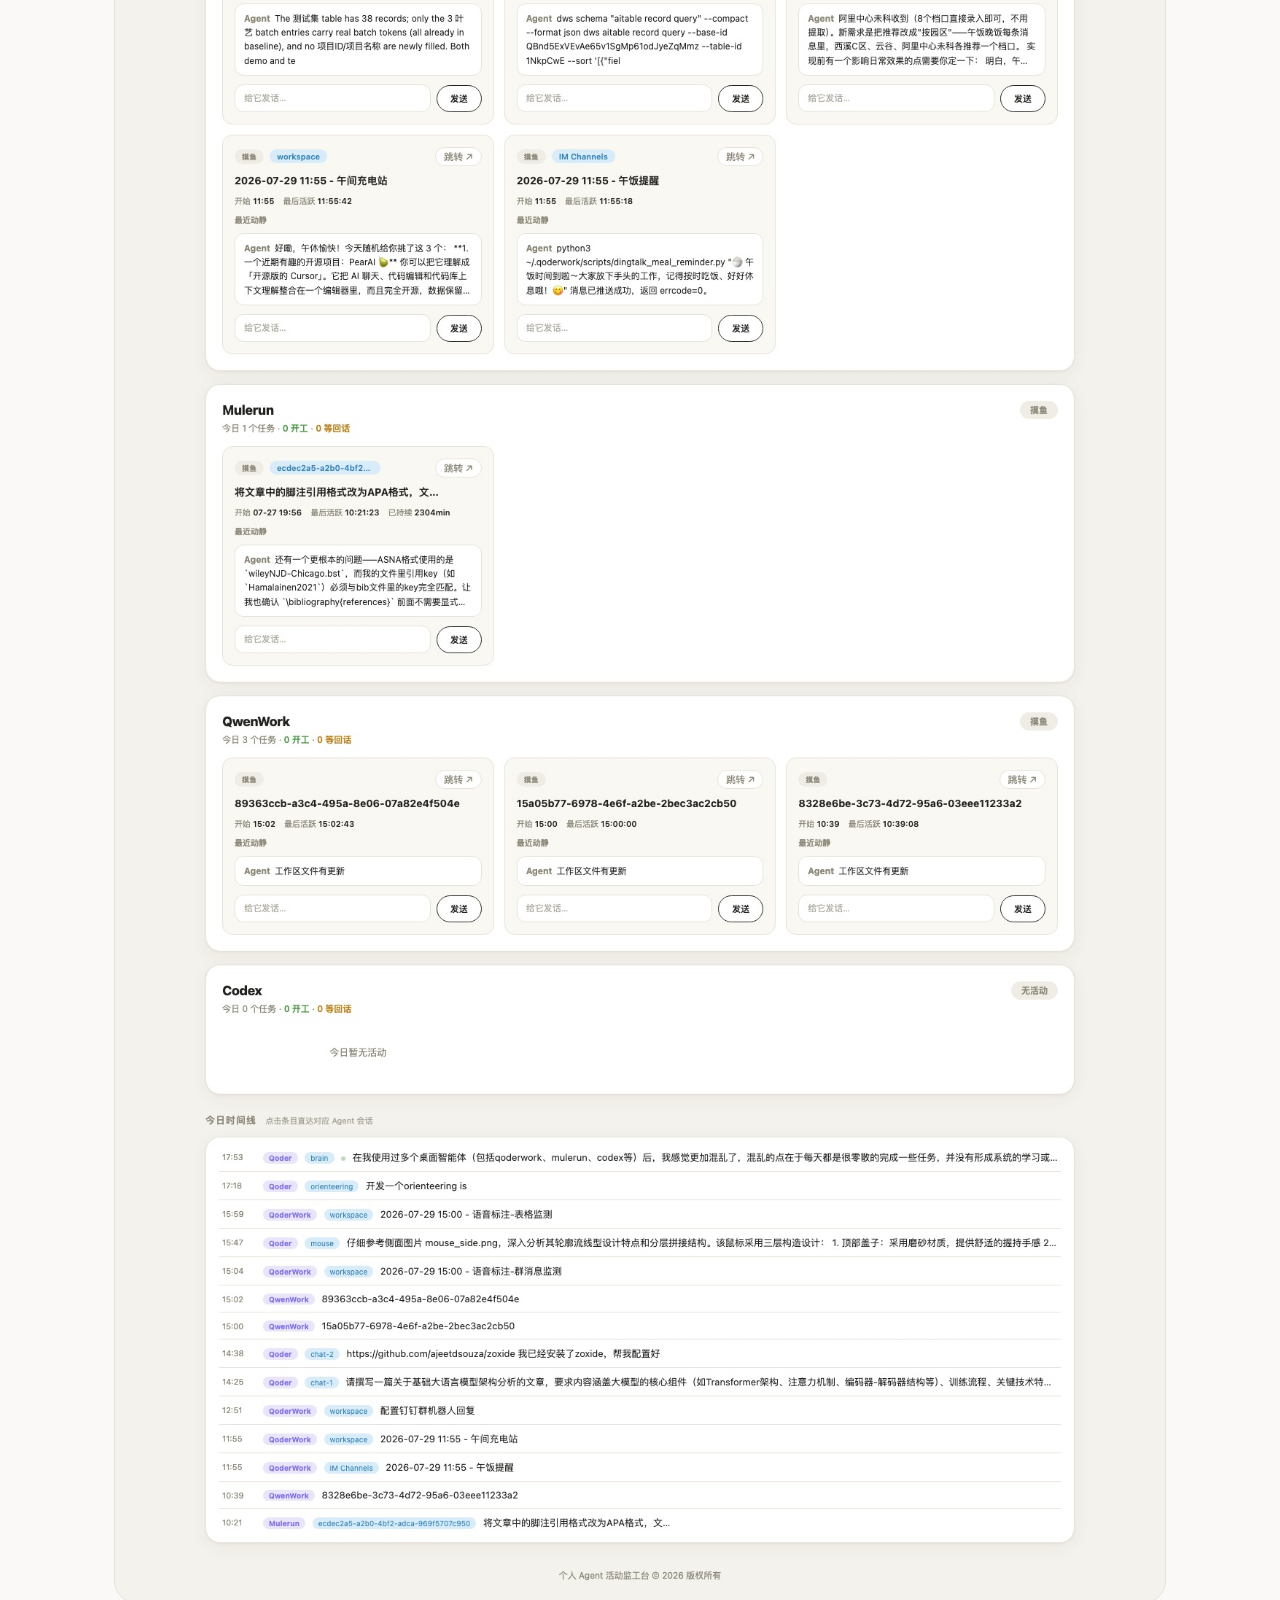
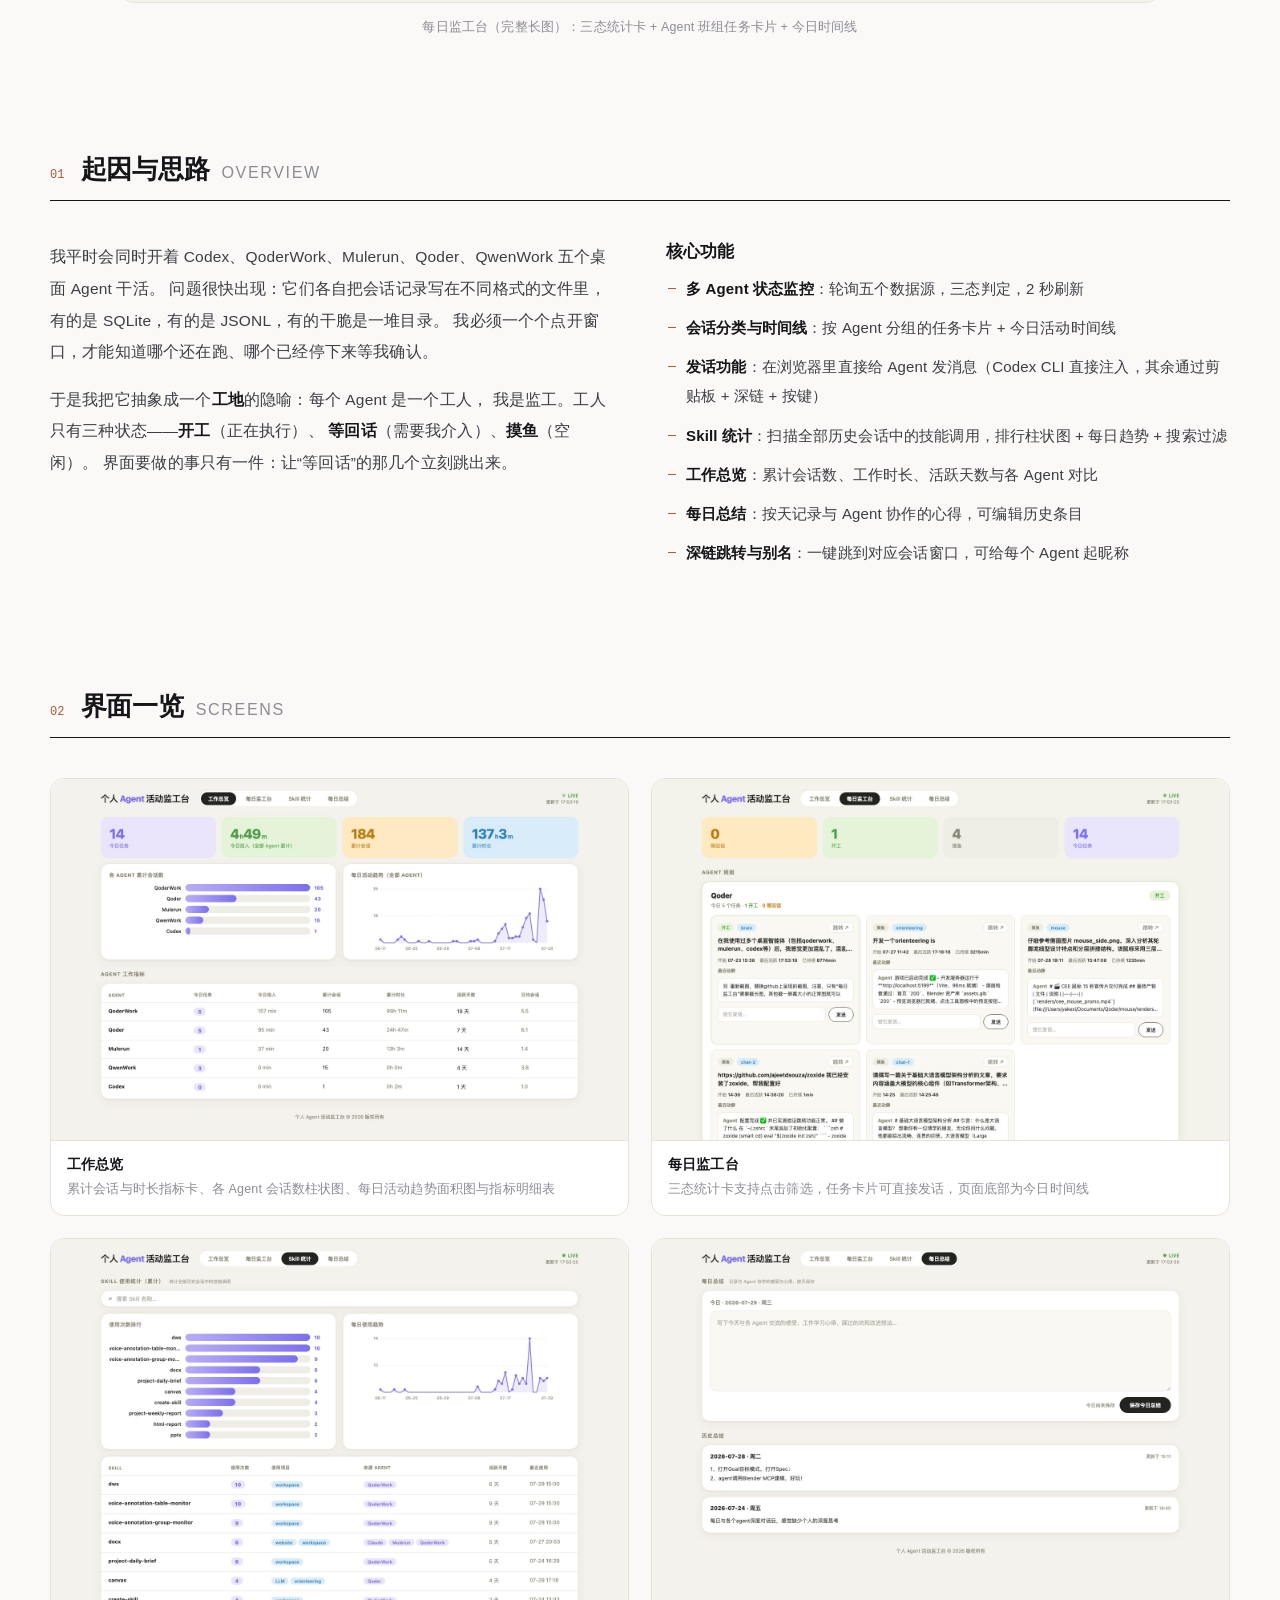
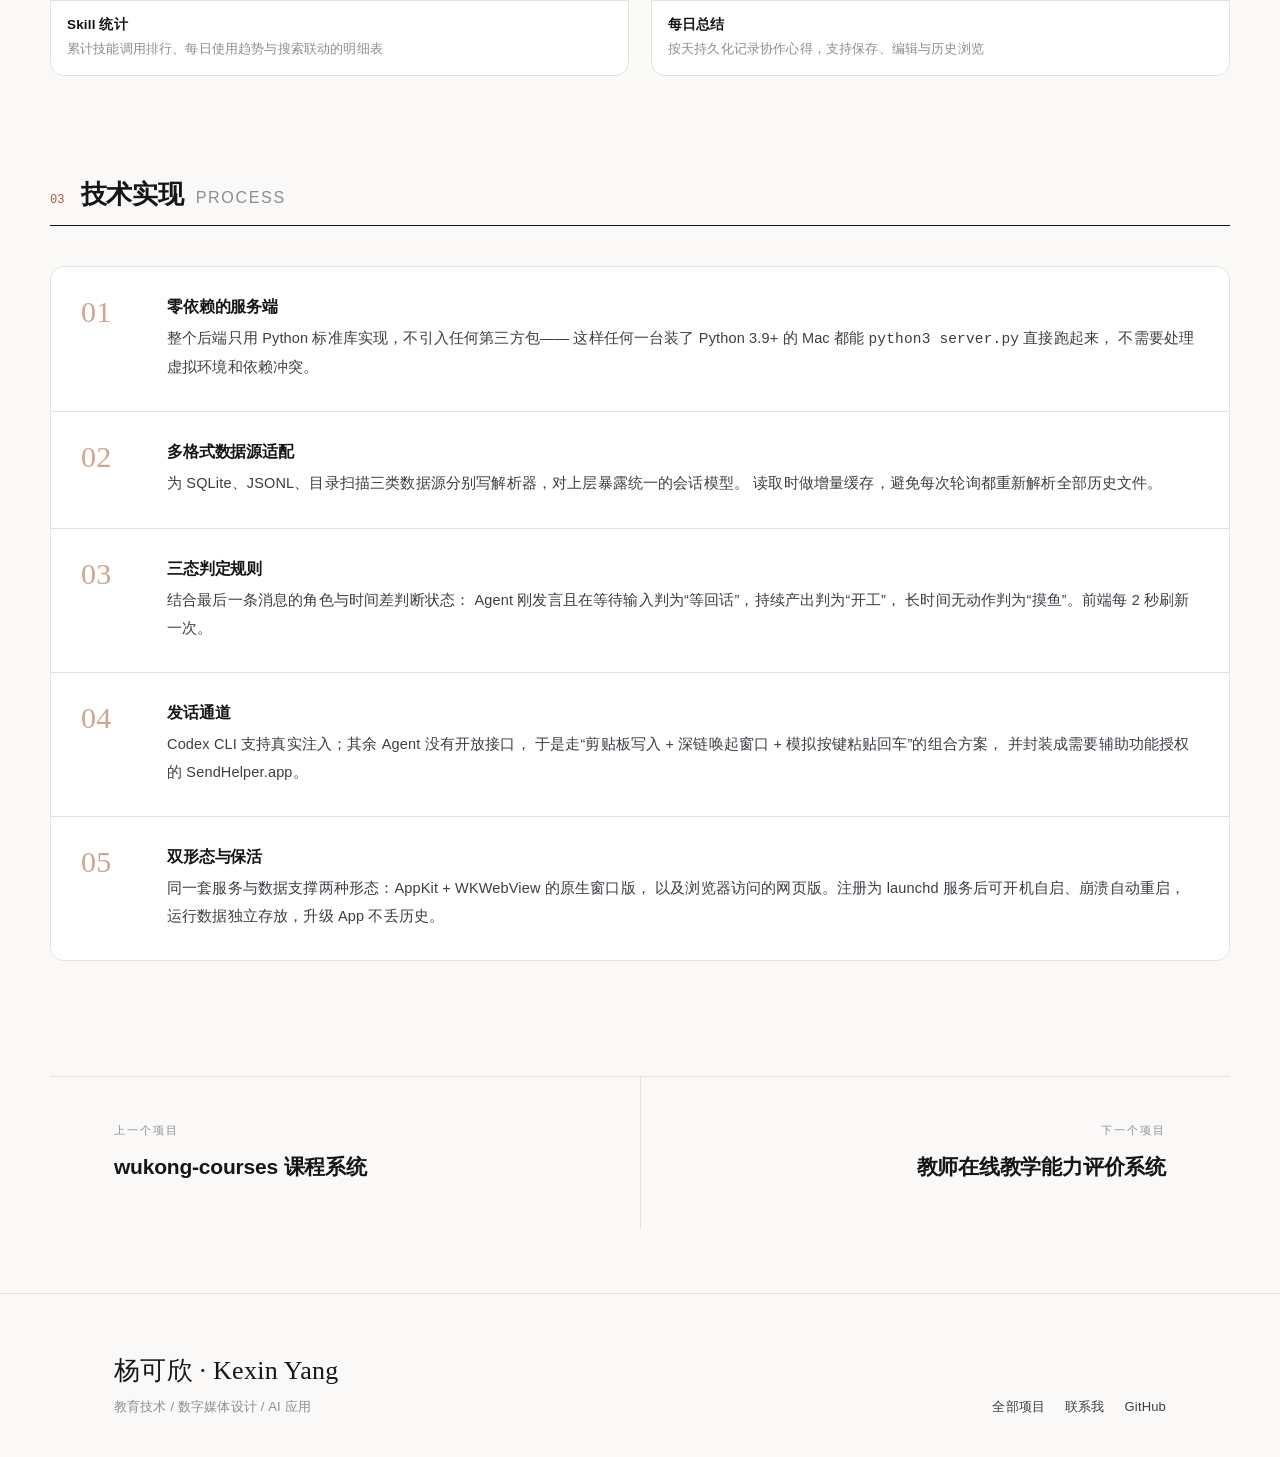
==== commit 60dc94c7: "修复监工台详情页两处问题：标题下沉笔画被裁切、主视觉截图模糊 - style.css: .mask 加 padding-bottom 0.16em 并同步调整入场位移，   修复衬线标题中 g/y/p" ====
--- a/projects/agent-foreman.html
+++ b/projects/agent-foreman.html
@@ -55,7 +55,7 @@
     <div class="stage zoom-in">
       <img src="../assets/img/af-2.jpg" alt="每日监工台页面：三态统计卡、Agent 班组任务卡片与今日时间线" />
     </div>
-    <p class="stage__note reveal">每日监工台：三态统计卡 + Agent 班组任务卡片 + 今日时间线</p>
+    <p class="stage__note reveal">每日监工台（完整长图）：三态统计卡 + Agent 班组任务卡片 + 今日时间线</p>
   </section>
 
   <!-- 起因 -->
@@ -108,8 +108,8 @@
         <figcaption><b>工作总览</b>累计会话与时长指标卡、各 Agent 会话数柱状图、每日活动趋势面积图与指标明细表</figcaption>
       </figure>
       <figure class="shot reveal">
-        <img src="../assets/img/af-2.jpg" alt="每日监工台页面" loading="lazy" />
-        <figcaption><b>每日监工台</b>三态统计卡支持点击筛选，任务卡片可直接发话，右侧为今日时间线</figcaption>
+        <img src="../assets/img/af-2-top.jpg" alt="每日监工台页面" loading="lazy" />
+        <figcaption><b>每日监工台</b>三态统计卡支持点击筛选，任务卡片可直接发话，页面底部为今日时间线</figcaption>
       </figure>
       <figure class="shot reveal">
         <img src="../assets/img/af-3.jpg" alt="Skill 统计页面" loading="lazy" />
--- a/assets/css/style.css
+++ b/assets/css/style.css
@@ -405,14 +405,18 @@
 }
 
 /* 文字自下遮罩掀起 */
+/* padding-bottom 为 g / y / p 等下沉笔画留出空间（overflow:hidden 会裁掉超出行框的部分），
+   再用等量负 margin 抵消，保证排版位置不变 */
 .mask {
   display: block;
   overflow: hidden;
+  padding-bottom: 0.16em;
+  margin-bottom: -0.16em;
 }
 
 .mask > span {
   display: block;
-  transform: translateY(105%);
+  transform: translateY(calc(105% + 0.16em));
   transition: transform 1.05s var(--ease-out);
   transition-delay: var(--d, 0s);
 }
